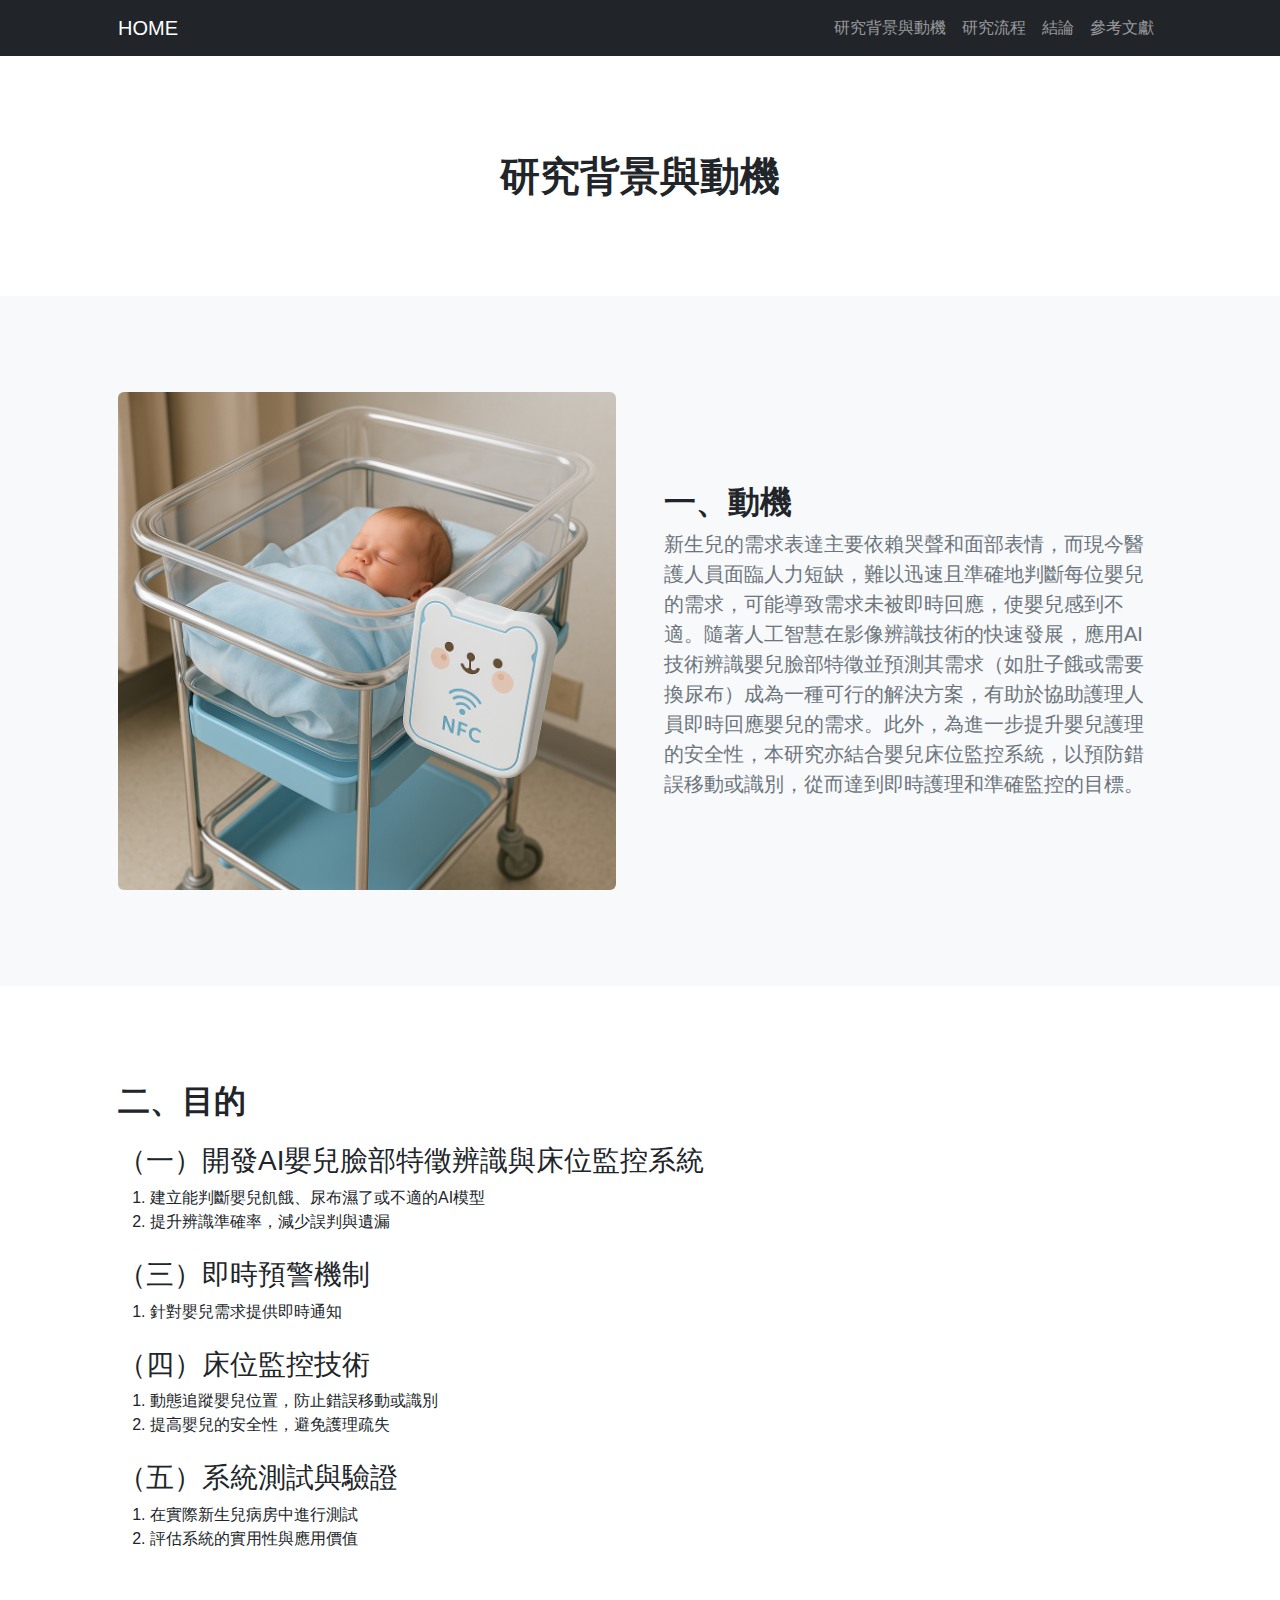
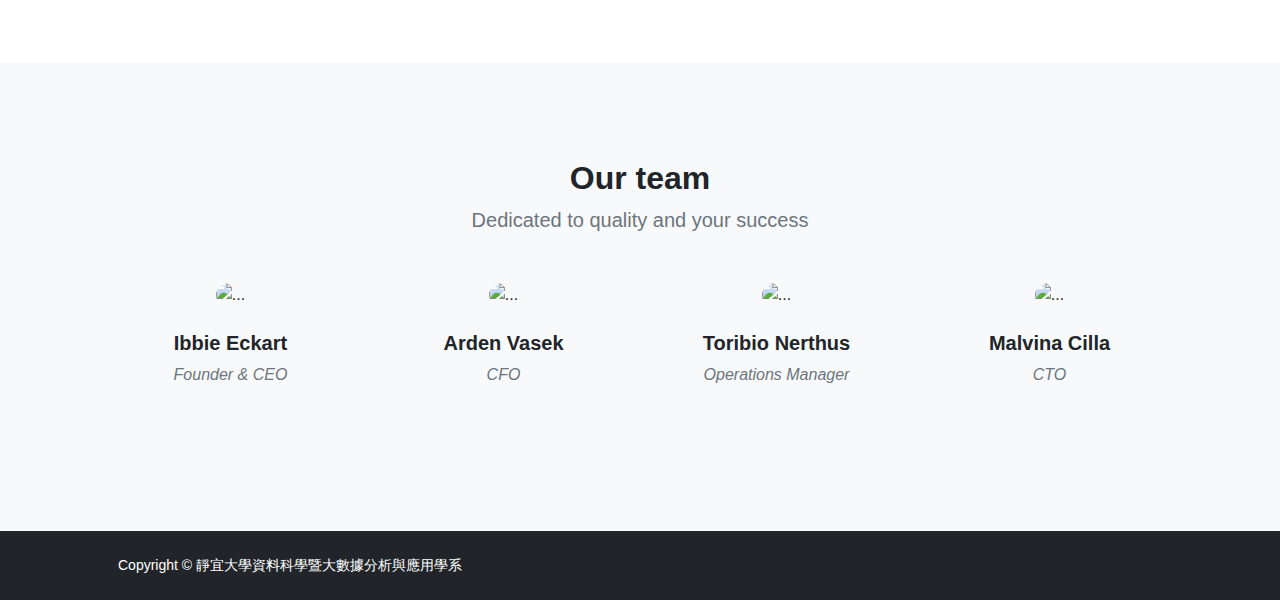
==== about.html @ 5f5df4ca "Update about.html" ====
<!DOCTYPE html>
<html lang="en">
    <head>
        <meta charset="utf-8" />
        <meta name="viewport" content="width=device-width, initial-scale=1, shrink-to-fit=no" />
        <meta name="description" content="" />
        <meta name="author" content="" />
        <title>嬰兒臉部辨識</title>
        <!-- Favicon-->
        <link rel="icon" type="image/x-icon" href="assets/favicon.ico" />
        <!-- Bootstrap icons-->
        <link href="https://cdn.jsdelivr.net/npm/bootstrap-icons@1.5.0/font/bootstrap-icons.css" rel="stylesheet" />
        <!-- Core theme CSS (includes Bootstrap)-->
        <link href="css/styles.css" rel="stylesheet" />
        <!-- Custom Font Style -->
        <style>
            body {
                font-family: 'DFKai-SB', sans-serif;
            }
        </style>
    </head>
    <body class="d-flex flex-column">
        <main class="flex-shrink-0">
            <!-- Navigation-->
            <nav class="navbar navbar-expand-lg navbar-dark bg-dark">
                <div class="container px-5">
                    <a class="navbar-brand" href="index.html">HOME</a>
                    <button class="navbar-toggler" type="button" data-bs-toggle="collapse" data-bs-target="#navbarSupportedContent" aria-controls="navbarSupportedContent" aria-expanded="false" aria-label="Toggle navigation"><span class="navbar-toggler-icon"></span></button>
                    <div class="collapse navbar-collapse" id="navbarSupportedContent">
                        <ul class="navbar-nav ms-auto mb-2 mb-lg-0">
                            <li class="nav-item"><a class="nav-link" href="about.html">研究背景與動機</a></li>
                            <li class="nav-item"><a class="nav-link" href="contact.html">研究流程</a></li>
                            <li class="nav-item"><a class="nav-link" href="pricing.html">結論</a></li>
                          
                            <li class="nav-item"><a class="nav-link" href="pricing.html">參考文獻</a></li>
                        </ul>
                    </div>
                </div>
            </nav>
            <!-- Header-->
            <header class="py-5">
                <div class="container px-5">
                    <div class="row justify-content-center">
                        <div class="col-lg-8 col-xxl-6">
                            <div class="text-center my-5">
                                <h1 class="fw-bolder mb-3">研究背景與動機</h1>
                                
                               
                            </div>
                        </div>
                    </div>
                </div>
            </header>
            <!-- About section one-->
            <section class="py-5 bg-light" id="scroll-target">
                <div class="container px-5 my-5">
                    <div class="row gx-5 align-items-center">
                        <div class="col-lg-6"><img class="img-fluid rounded mb-5 mb-lg-0" src="baby.png" alt="baby" /></div>
                        <div class="col-lg-6">
                            <h2 class="fw-bolder">一、動機</h2>
                            <p class="lead fw-normal text-muted mb-0">新生兒的需求表達主要依賴哭聲和面部表情，而現今醫護人員面臨人力短缺，難以迅速且準確地判斷每位嬰兒的需求，可能導致需求未被即時回應，使嬰兒感到不適。隨著人工智慧在影像辨識技術的快速發展，應用AI技術辨識嬰兒臉部特徵並預測其需求（如肚子餓或需要換尿布）成為一種可行的解決方案，有助於協助護理人員即時回應嬰兒的需求。此外，為進一步提升嬰兒護理的安全性，本研究亦結合嬰兒床位監控系統，以預防錯誤移動或識別，從而達到即時護理和準確監控的目標。</p>
                        </div>
                    </div>
                </div>
            </section>
            <!-- About section two-->
            <section class="py-5">
                  <div class="container px-5 my-5">
                    <div class="row gx-5">
                      <div class="col-lg-12">
                        <h2 class="fw-bolder">二、目的</h2>
                
                        <h3 class="fw-normal mt-4">（一）開發AI嬰兒臉部特徵辨識與床位監控系統</h3>
                        <ol>
                          <li>建立能判斷嬰兒飢餓、尿布濕了或不適的AI模型</li>
                          <li>提升辨識準確率，減少誤判與遺漏</li>
                        </ol>
                
                        <h3 class="fw-normal mt-4">（三）即時預警機制</h3>
                        <ol>
                          <li>針對嬰兒需求提供即時通知</li>
                        </ol>
                
                        <h3 class="fw-normal mt-4">（四）床位監控技術</h3>
                        <ol>
                          <li>動態追蹤嬰兒位置，防止錯誤移動或識別</li>
                          <li>提高嬰兒的安全性，避免護理疏失</li>
                        </ol>
                
                        <h3 class="fw-normal mt-4">（五）系統測試與驗證</h3>
                        <ol>
                          <li>在實際新生兒病房中進行測試</li>
                          <li>評估系統的實用性與應用價值</li>
                        </ol>
                      </div>
                    </div>
                  </div>
                </section>

            <!-- Team members section-->
            <section class="py-5 bg-light">
                <div class="container px-5 my-5">
                    <div class="text-center">
                        <h2 class="fw-bolder">Our team</h2>
                        <p class="lead fw-normal text-muted mb-5">Dedicated to quality and your success</p>
                    </div>
                    <div class="row gx-5 row-cols-1 row-cols-sm-2 row-cols-xl-4 justify-content-center">
                        <div class="col mb-5 mb-5 mb-xl-0">
                            <div class="text-center">
                                <img class="img-fluid rounded-circle mb-4 px-4" src="https://dummyimage.com/150x150/ced4da/6c757d" alt="..." />
                                <h5 class="fw-bolder">Ibbie Eckart</h5>
                                <div class="fst-italic text-muted">Founder &amp; CEO</div>
                            </div>
                        </div>
                        <div class="col mb-5 mb-5 mb-xl-0">
                            <div class="text-center">
                                <img class="img-fluid rounded-circle mb-4 px-4" src="https://dummyimage.com/150x150/ced4da/6c757d" alt="..." />
                                <h5 class="fw-bolder">Arden Vasek</h5>
                                <div class="fst-italic text-muted">CFO</div>
                            </div>
                        </div>
                        <div class="col mb-5 mb-5 mb-sm-0">
                            <div class="text-center">
                                <img class="img-fluid rounded-circle mb-4 px-4" src="https://dummyimage.com/150x150/ced4da/6c757d" alt="..." />
                                <h5 class="fw-bolder">Toribio Nerthus</h5>
                                <div class="fst-italic text-muted">Operations Manager</div>
                            </div>
                        </div>
                        <div class="col mb-5">
                            <div class="text-center">
                                <img class="img-fluid rounded-circle mb-4 px-4" src="https://dummyimage.com/150x150/ced4da/6c757d" alt="..." />
                                <h5 class="fw-bolder">Malvina Cilla</h5>
                                <div class="fst-italic text-muted">CTO</div>
                            </div>
                        </div>
                    </div>
                </div>
            </section>
        </main>
        <!-- Footer-->
        <footer class="bg-dark py-4 mt-auto">
            <div class="container px-5">
                <div class="row align-items-center justify-content-between flex-column flex-sm-row">
                    <div class="col-auto"><div class="small m-0 text-white">Copyright &copy; 靜宜大學資料科學暨大數據分析與應用學系</div></div>
                </div>
            </div>
        </footer>
        <!-- Bootstrap core JS-->
        <script src="https://cdn.jsdelivr.net/npm/bootstrap@5.2.3/dist/js/bootstrap.bundle.min.js"></script>
        <!-- Core theme JS-->
        <script src="js/scripts.js"></script>
    </body>
</html>
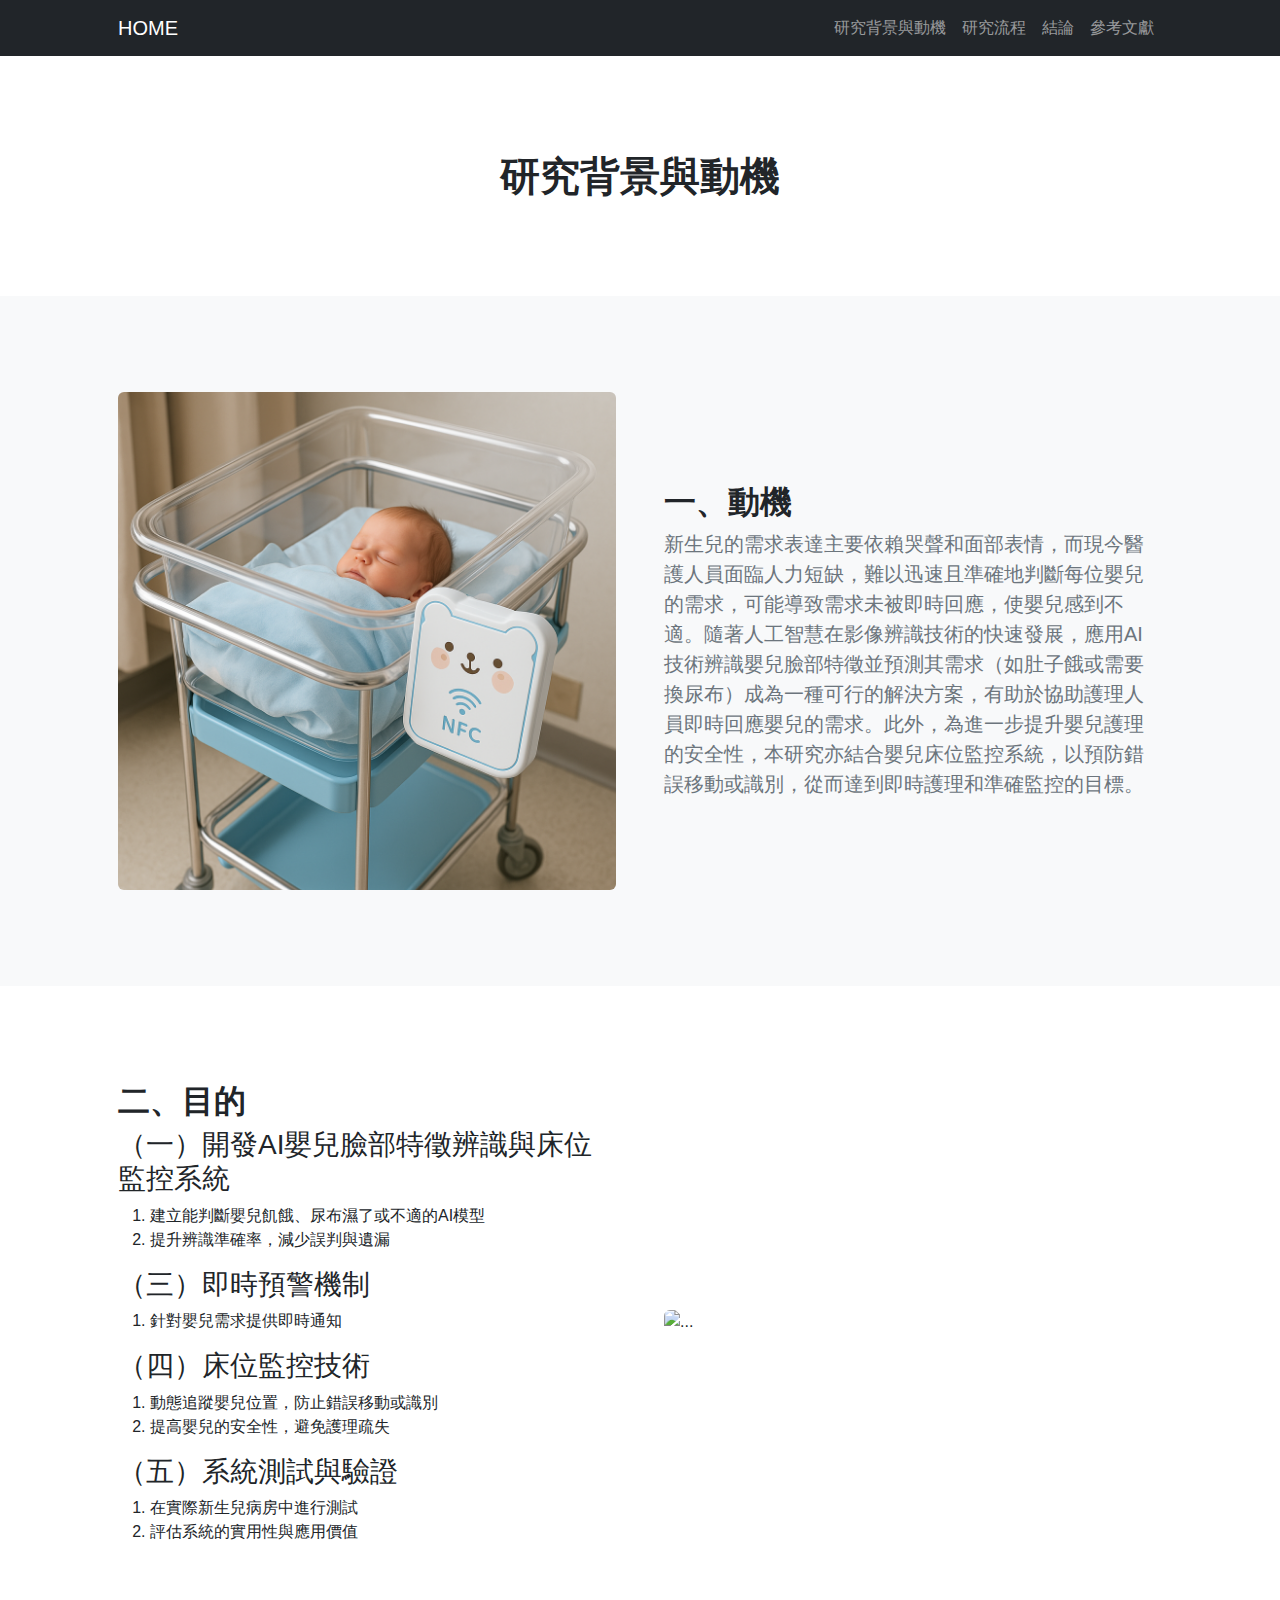
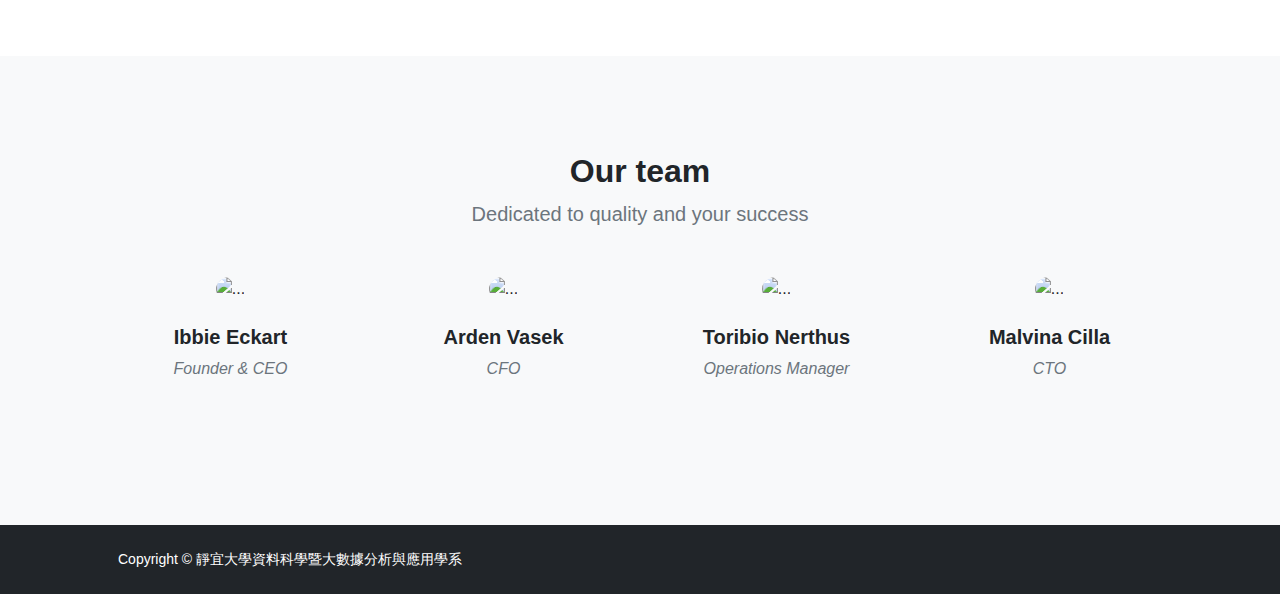
==== commit e0fd03cc: "Update about.html" ====
--- a/about.html
+++ b/about.html
@@ -65,37 +65,34 @@
             </section>
             <!-- About section two-->
             <section class="py-5">
-                  <div class="container px-5 my-5">
-                    <div class="row gx-5">
-                      <div class="col-lg-12">
-                        <h2 class="fw-bolder">二、目的</h2>
-                
-                        <h3 class="fw-normal mt-4">（一）開發AI嬰兒臉部特徵辨識與床位監控系統</h3>
-                        <ol>
-                          <li>建立能判斷嬰兒飢餓、尿布濕了或不適的AI模型</li>
-                          <li>提升辨識準確率，減少誤判與遺漏</li>
-                        </ol>
-                
-                        <h3 class="fw-normal mt-4">（三）即時預警機制</h3>
-                        <ol>
-                          <li>針對嬰兒需求提供即時通知</li>
-                        </ol>
-                
-                        <h3 class="fw-normal mt-4">（四）床位監控技術</h3>
-                        <ol>
-                          <li>動態追蹤嬰兒位置，防止錯誤移動或識別</li>
-                          <li>提高嬰兒的安全性，避免護理疏失</li>
-                        </ol>
-                
-                        <h3 class="fw-normal mt-4">（五）系統測試與驗證</h3>
-                        <ol>
-                          <li>在實際新生兒病房中進行測試</li>
-                          <li>評估系統的實用性與應用價值</li>
-                        </ol>
-                      </div>
+                <div class="container px-5 my-5">
+                    <div class="row gx-5 align-items-center">
+                        <div class="col-lg-6 order-first order-lg-last"><img class="img-fluid rounded mb-5 mb-lg-0" src="https://dummyimage.com/600x400/343a40/6c757d" alt="..." /></div>
+                        <div class="col-lg-6">
+                            <h2 class="fw-bolder">二、目的</h2>
+                            <h3 class="fw-normal">（一）開發AI嬰兒臉部特徵辨識與床位監控系統</h3>
+                            <ol>
+                                <li>建立能判斷嬰兒飢餓、尿布濕了或不適的AI模型</li>
+                                <li>提升辨識準確率，減少誤判與遺漏</li>
+                            </ol>
+                            <h3 class="fw-normal">（三）即時預警機制</h3>
+                            <ol>
+                                <li>針對嬰兒需求提供即時通知</li>
+                            </ol>
+                            <h3 class="fw-normal">（四）床位監控技術</h3>
+                            <ol>
+                                <li>動態追蹤嬰兒位置，防止錯誤移動或識別</li>
+                                <li>提高嬰兒的安全性，避免護理疏失</li>
+                            </ol>
+                            <h3 class="fw-normal">（五）系統測試與驗證</h3>
+                            <ol>
+                                <li>在實際新生兒病房中進行測試</li>
+                                <li>評估系統的實用性與應用價值</li>
+                            </ol>
+                        </div>
                     </div>
-                  </div>
-                </section>
+                </div>
+            </section>
 
             <!-- Team members section-->
             <section class="py-5 bg-light">
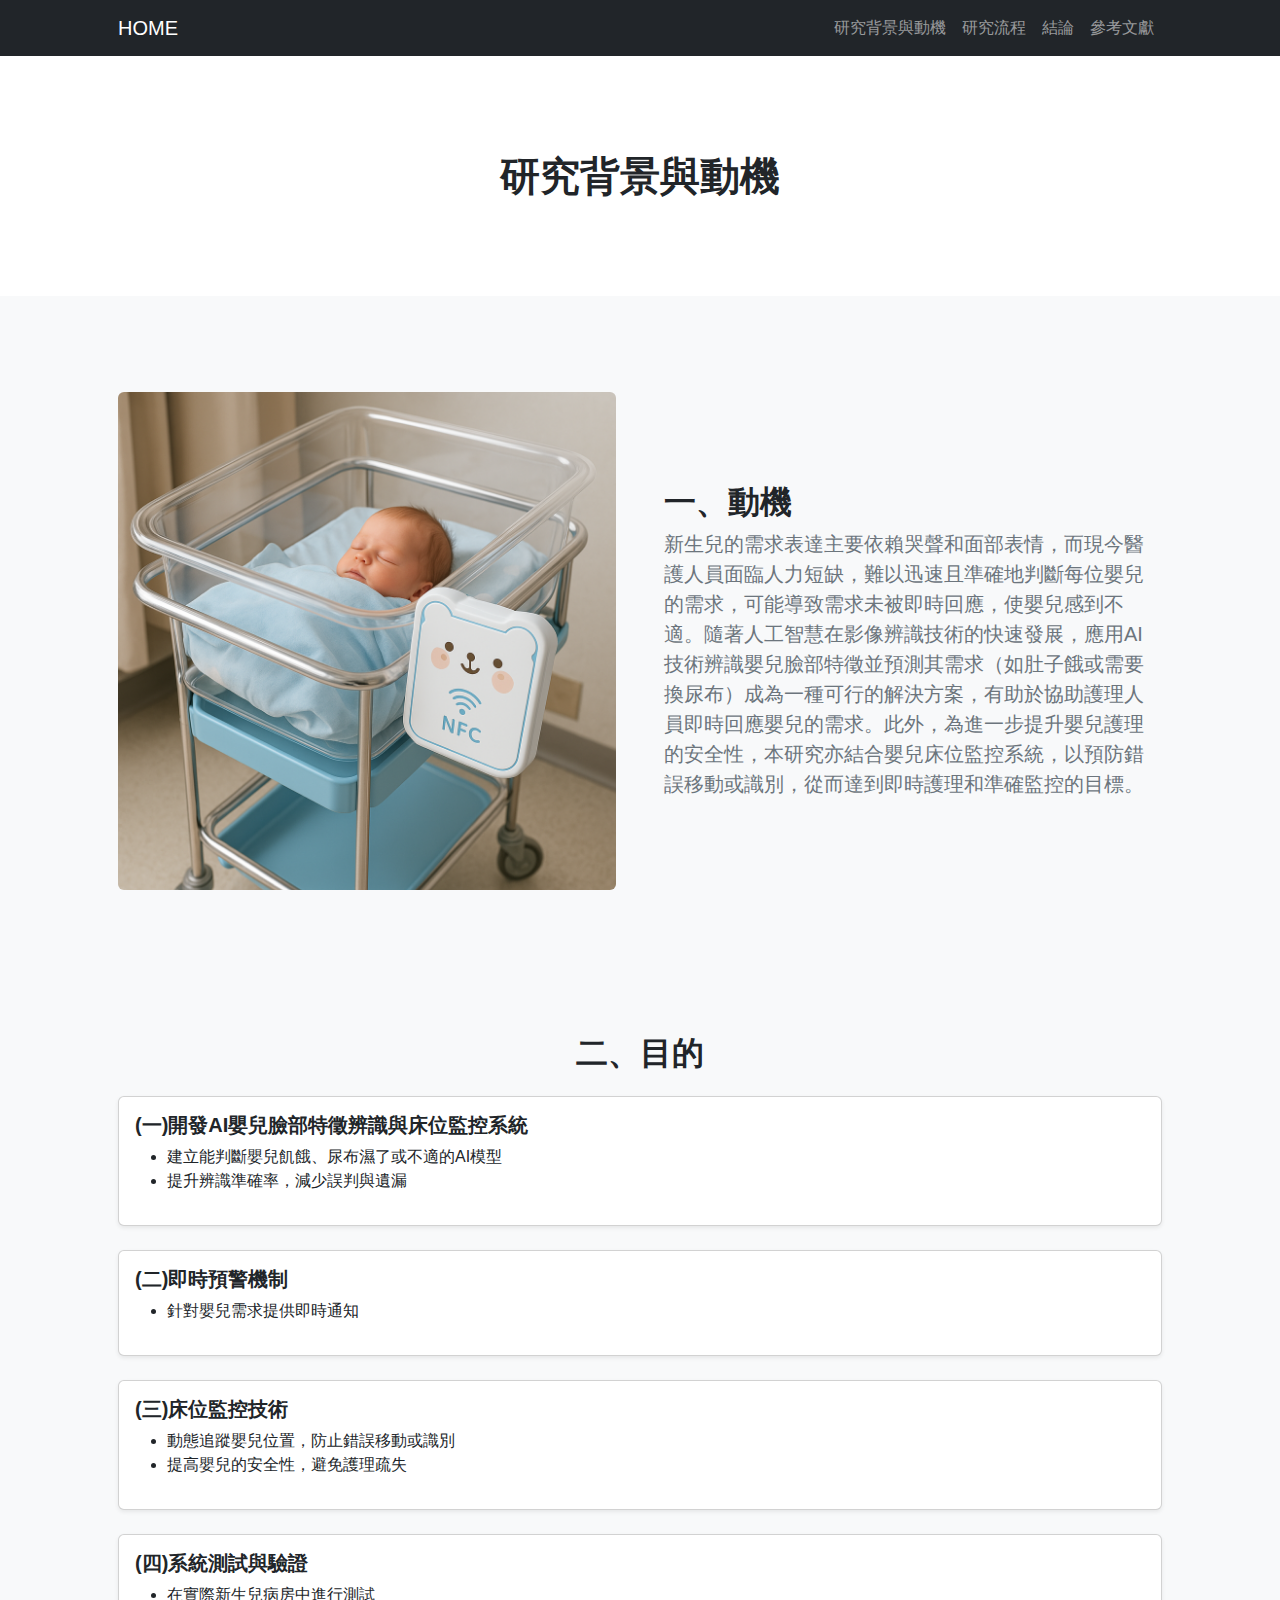
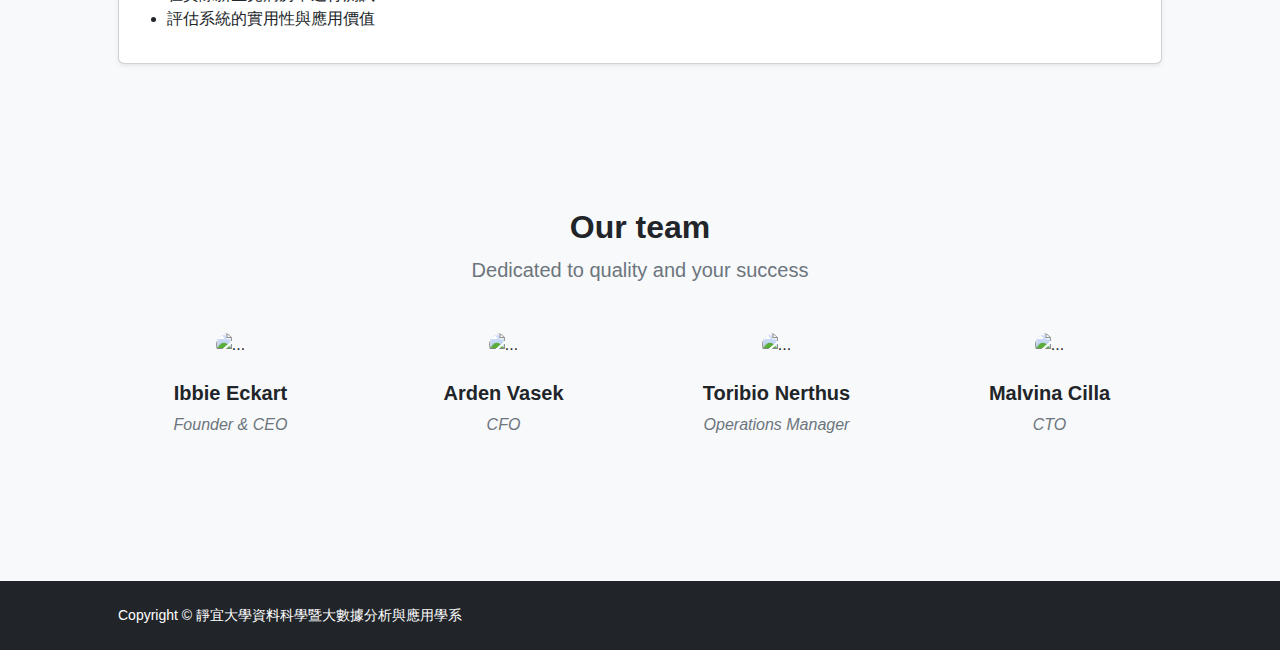
==== commit 2da4215d: "Update about.html" ====
--- a/about.html
+++ b/about.html
@@ -64,35 +64,56 @@
                 </div>
             </section>
             <!-- About section two-->
-            <section class="py-5">
-                <div class="container px-5 my-5">
-                    <div class="row gx-5 align-items-center">
-                        <div class="col-lg-6 order-first order-lg-last"><img class="img-fluid rounded mb-5 mb-lg-0" src="https://dummyimage.com/600x400/343a40/6c757d" alt="..." /></div>
-                        <div class="col-lg-6">
-                            <h2 class="fw-bolder">二、目的</h2>
-                            <h3 class="fw-normal">（一）開發AI嬰兒臉部特徵辨識與床位監控系統</h3>
-                            <ol>
-                                <li>建立能判斷嬰兒飢餓、尿布濕了或不適的AI模型</li>
-                                <li>提升辨識準確率，減少誤判與遺漏</li>
-                            </ol>
-                            <h3 class="fw-normal">（三）即時預警機制</h3>
-                            <ol>
-                                <li>針對嬰兒需求提供即時通知</li>
-                            </ol>
-                            <h3 class="fw-normal">（四）床位監控技術</h3>
-                            <ol>
-                                <li>動態追蹤嬰兒位置，防止錯誤移動或識別</li>
-                                <li>提高嬰兒的安全性，避免護理疏失</li>
-                            </ol>
-                            <h3 class="fw-normal">（五）系統測試與驗證</h3>
-                            <ol>
-                                <li>在實際新生兒病房中進行測試</li>
-                                <li>評估系統的實用性與應用價值</li>
-                            </ol>
-                        </div>
+            <section class="py-5 bg-light">
+                  <div class="container px-5">
+                    <h2 class="fw-bold mb-4 text-center">二、目的</h2>
+                
+                    <!-- (一)開發AI嬰兒臉部特徵辨識與床位監控系統 -->
+                    <div class="card mb-4 shadow-sm">
+                      <div class="card-body">
+                        <h5 class="card-title fw-bold">(一)開發AI嬰兒臉部特徵辨識與床位監控系統</h5>
+                        <ul>
+                          <li>建立能判斷嬰兒飢餓、尿布濕了或不適的AI模型</li>
+                          <li>提升辨識準確率，減少誤判與遺漏</li>
+                        </ul>
+                      </div>
                     </div>
-                </div>
-            </section>
+                
+                    <!-- (二)即時預警機制 -->
+                    <div class="card mb-4 shadow-sm">
+                      <div class="card-body">
+                        <h5 class="card-title fw-bold">(二)即時預警機制</h5>
+                        <ul>
+                          <li>針對嬰兒需求提供即時通知</li>
+                        </ul>
+                      </div>
+                    </div>
+                
+                    <!-- (三)床位監控技術 -->
+                    <div class="card mb-4 shadow-sm">
+                      <div class="card-body">
+                        <h5 class="card-title fw-bold">(三)床位監控技術</h5>
+                        <ul>
+                          <li>動態追蹤嬰兒位置，防止錯誤移動或識別</li>
+                          <li>提高嬰兒的安全性，避免護理疏失</li>
+                        </ul>
+                      </div>
+                    </div>
+                
+                    <!-- (四)系統測試與驗證 -->
+                    <div class="card shadow-sm">
+                      <div class="card-body">
+                        <h5 class="card-title fw-bold">(四)系統測試與驗證</h5>
+                        <ul>
+                          <li>在實際新生兒病房中進行測試</li>
+                          <li>評估系統的實用性與應用價值</li>
+                        </ul>
+                      </div>
+                    </div>
+                    
+                  </div>
+                </section>
+
 
             <!-- Team members section-->
             <section class="py-5 bg-light">
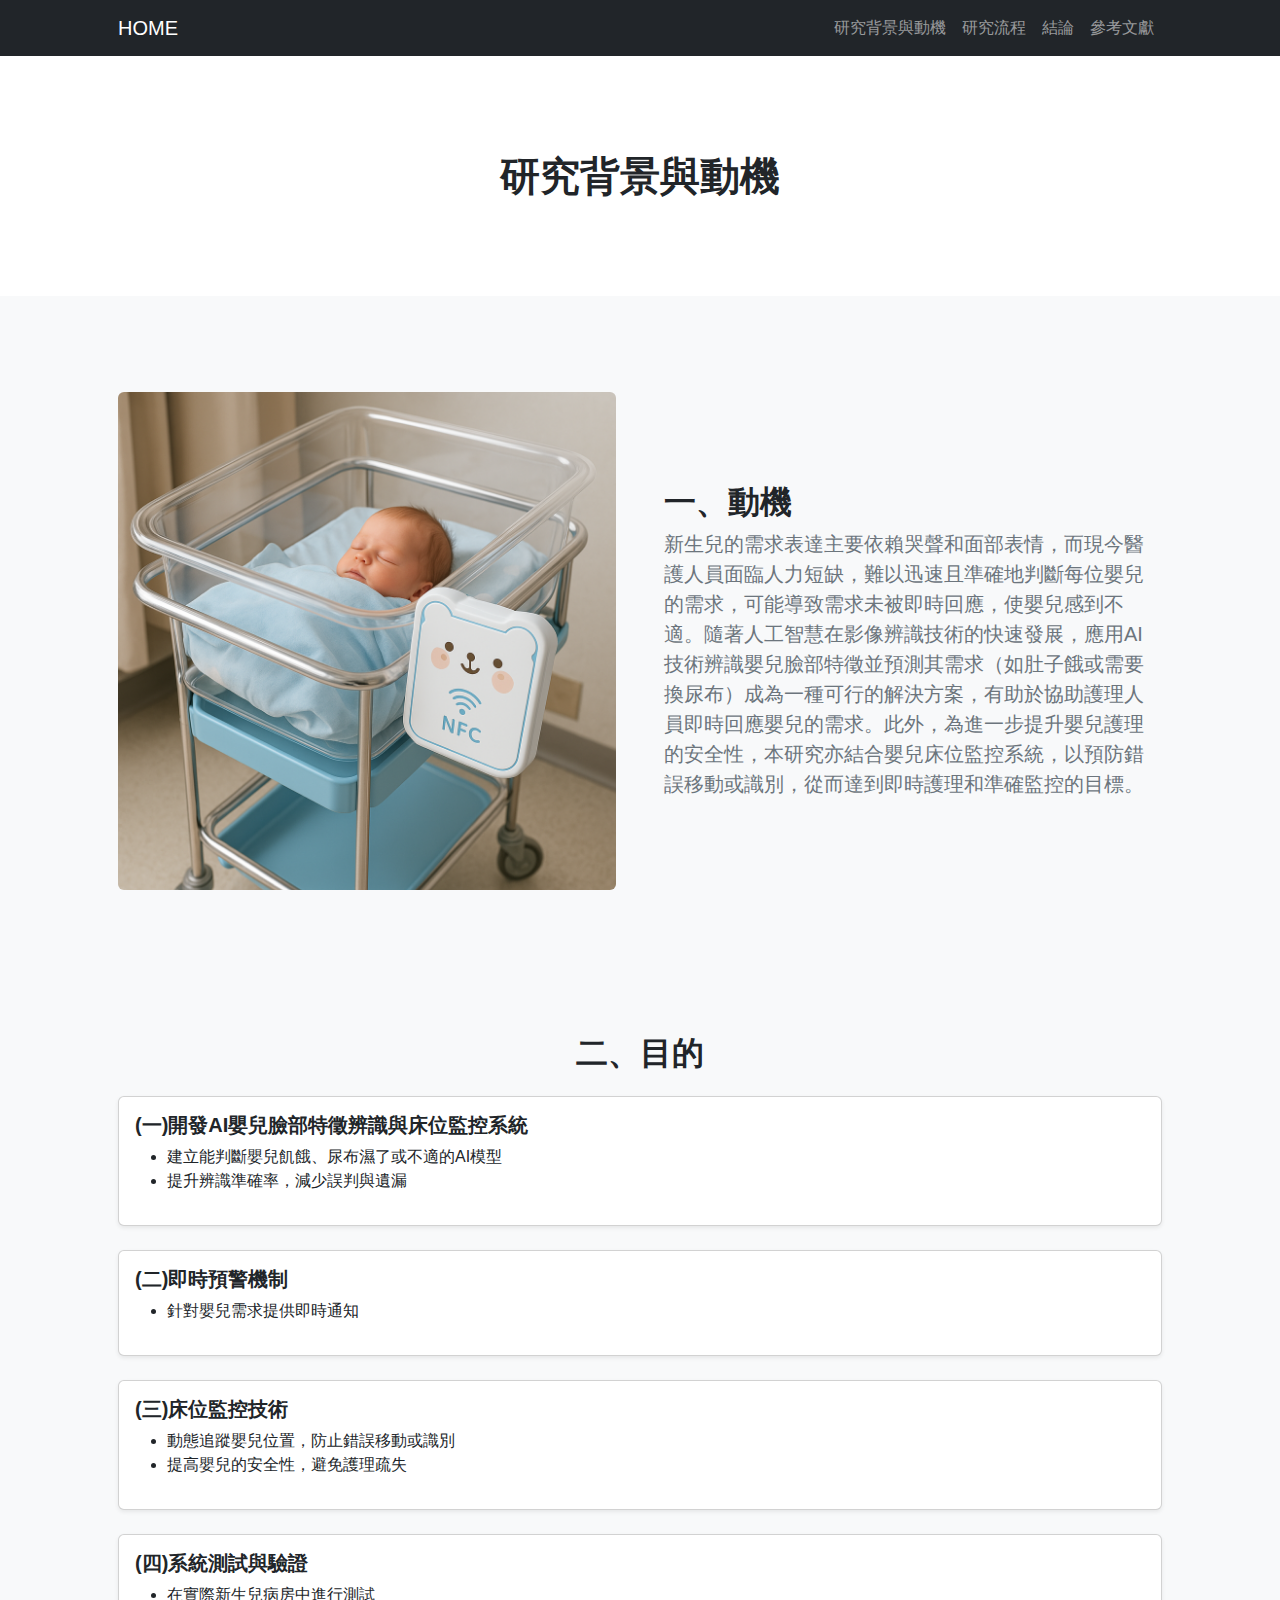
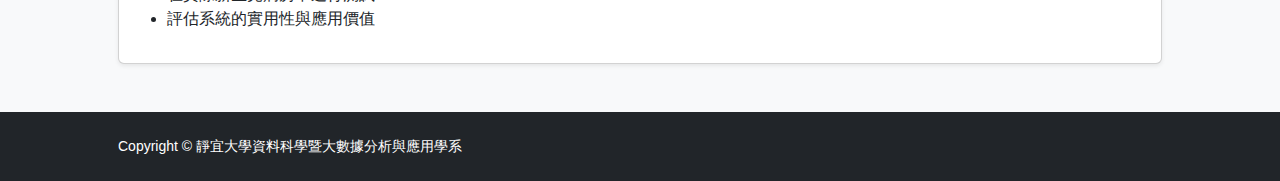
==== commit 22fd8253: "Update about.html" ====
--- a/about.html
+++ b/about.html
@@ -115,46 +115,7 @@
                 </section>
 
 
-            <!-- Team members section-->
-            <section class="py-5 bg-light">
-                <div class="container px-5 my-5">
-                    <div class="text-center">
-                        <h2 class="fw-bolder">Our team</h2>
-                        <p class="lead fw-normal text-muted mb-5">Dedicated to quality and your success</p>
-                    </div>
-                    <div class="row gx-5 row-cols-1 row-cols-sm-2 row-cols-xl-4 justify-content-center">
-                        <div class="col mb-5 mb-5 mb-xl-0">
-                            <div class="text-center">
-                                <img class="img-fluid rounded-circle mb-4 px-4" src="https://dummyimage.com/150x150/ced4da/6c757d" alt="..." />
-                                <h5 class="fw-bolder">Ibbie Eckart</h5>
-                                <div class="fst-italic text-muted">Founder &amp; CEO</div>
-                            </div>
-                        </div>
-                        <div class="col mb-5 mb-5 mb-xl-0">
-                            <div class="text-center">
-                                <img class="img-fluid rounded-circle mb-4 px-4" src="https://dummyimage.com/150x150/ced4da/6c757d" alt="..." />
-                                <h5 class="fw-bolder">Arden Vasek</h5>
-                                <div class="fst-italic text-muted">CFO</div>
-                            </div>
-                        </div>
-                        <div class="col mb-5 mb-5 mb-sm-0">
-                            <div class="text-center">
-                                <img class="img-fluid rounded-circle mb-4 px-4" src="https://dummyimage.com/150x150/ced4da/6c757d" alt="..." />
-                                <h5 class="fw-bolder">Toribio Nerthus</h5>
-                                <div class="fst-italic text-muted">Operations Manager</div>
-                            </div>
-                        </div>
-                        <div class="col mb-5">
-                            <div class="text-center">
-                                <img class="img-fluid rounded-circle mb-4 px-4" src="https://dummyimage.com/150x150/ced4da/6c757d" alt="..." />
-                                <h5 class="fw-bolder">Malvina Cilla</h5>
-                                <div class="fst-italic text-muted">CTO</div>
-                            </div>
-                        </div>
-                    </div>
-                </div>
-            </section>
-        </main>
+           
         <!-- Footer-->
         <footer class="bg-dark py-4 mt-auto">
             <div class="container px-5">
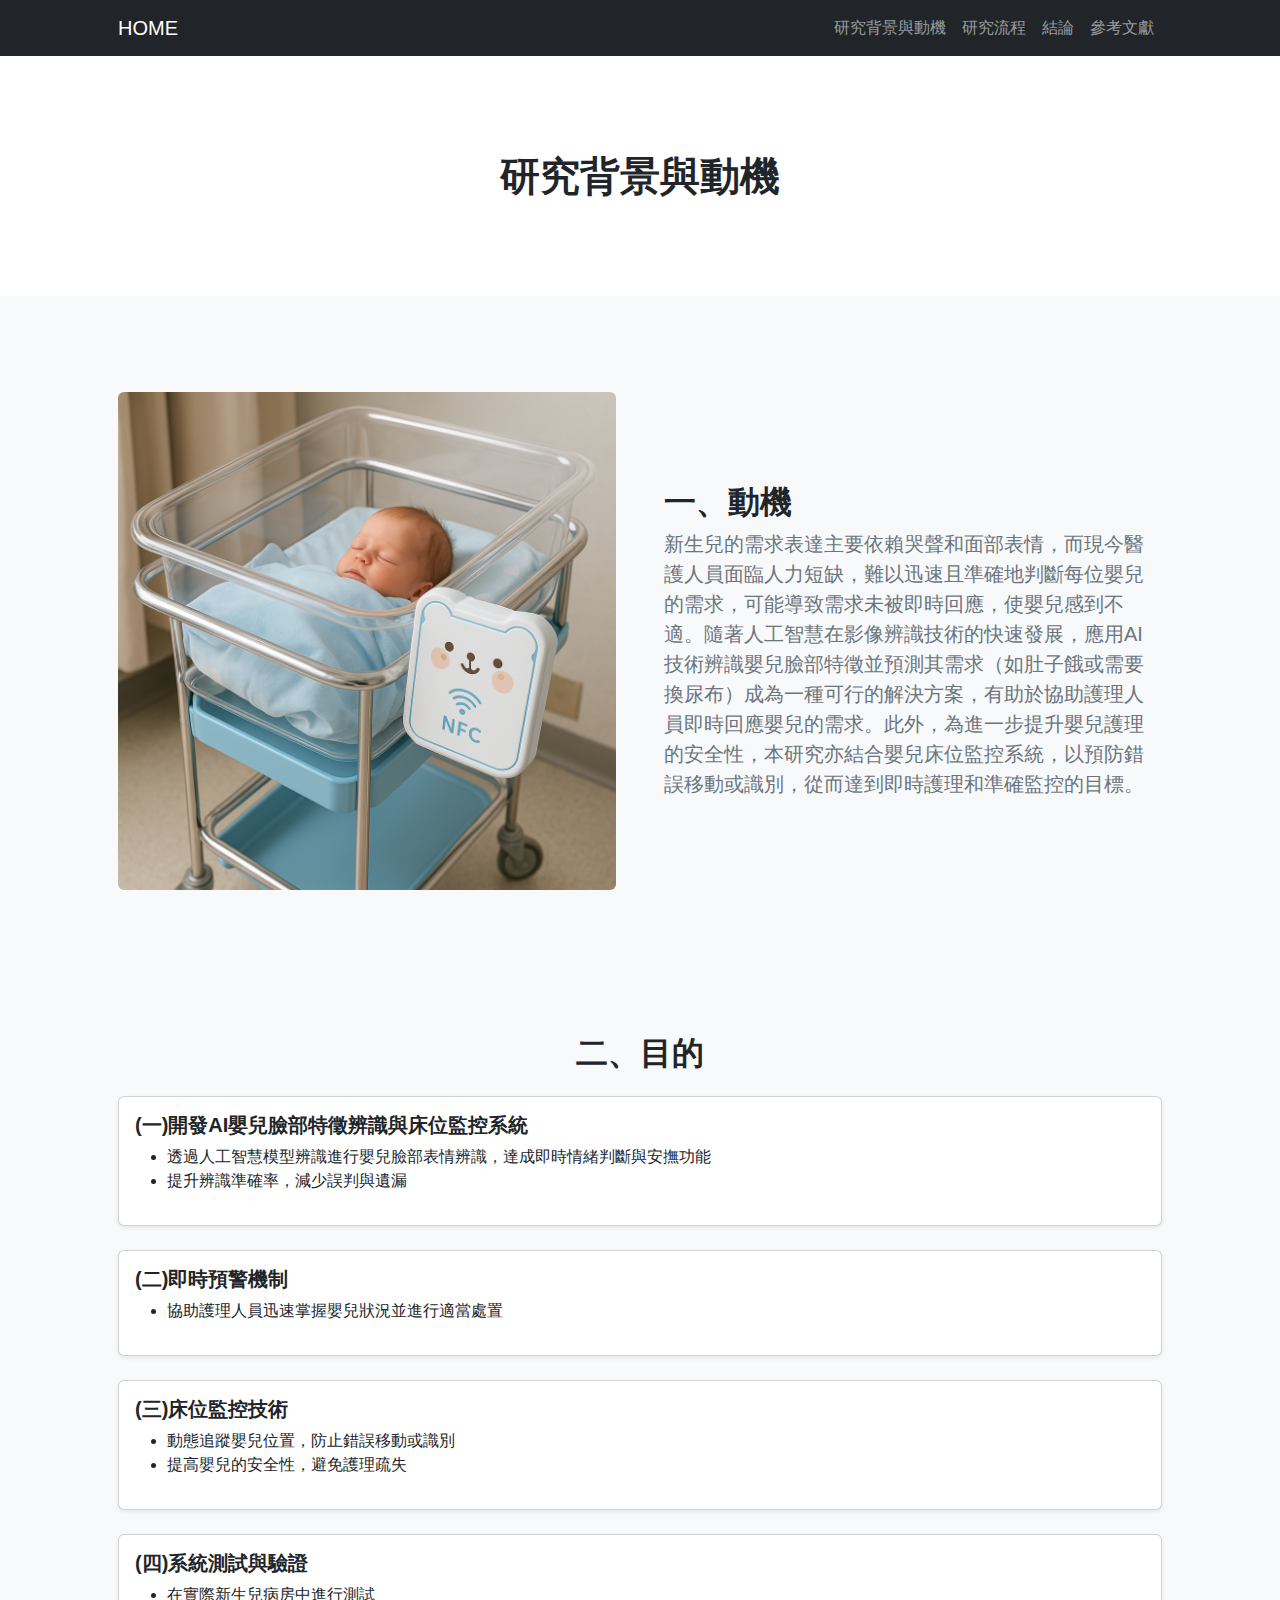
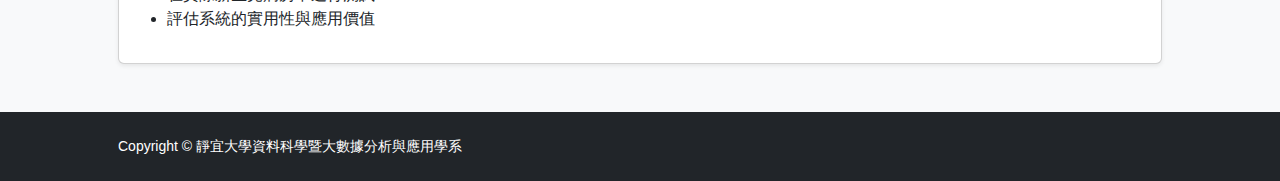
==== commit 942e8410: "Update about.html" ====
--- a/about.html
+++ b/about.html
@@ -73,7 +73,7 @@
                       <div class="card-body">
                         <h5 class="card-title fw-bold">(一)開發AI嬰兒臉部特徵辨識與床位監控系統</h5>
                         <ul>
-                          <li>建立能判斷嬰兒飢餓、尿布濕了或不適的AI模型</li>
+                          <li>透過人工智慧模型辨識進行嬰兒臉部表情辨識，達成即時情緒判斷與安撫功能</li>
                           <li>提升辨識準確率，減少誤判與遺漏</li>
                         </ul>
                       </div>
@@ -84,7 +84,7 @@
                       <div class="card-body">
                         <h5 class="card-title fw-bold">(二)即時預警機制</h5>
                         <ul>
-                          <li>針對嬰兒需求提供即時通知</li>
+                          <li>協助護理人員迅速掌握嬰兒狀況並進行適當處置</li>
                         </ul>
                       </div>
                     </div>
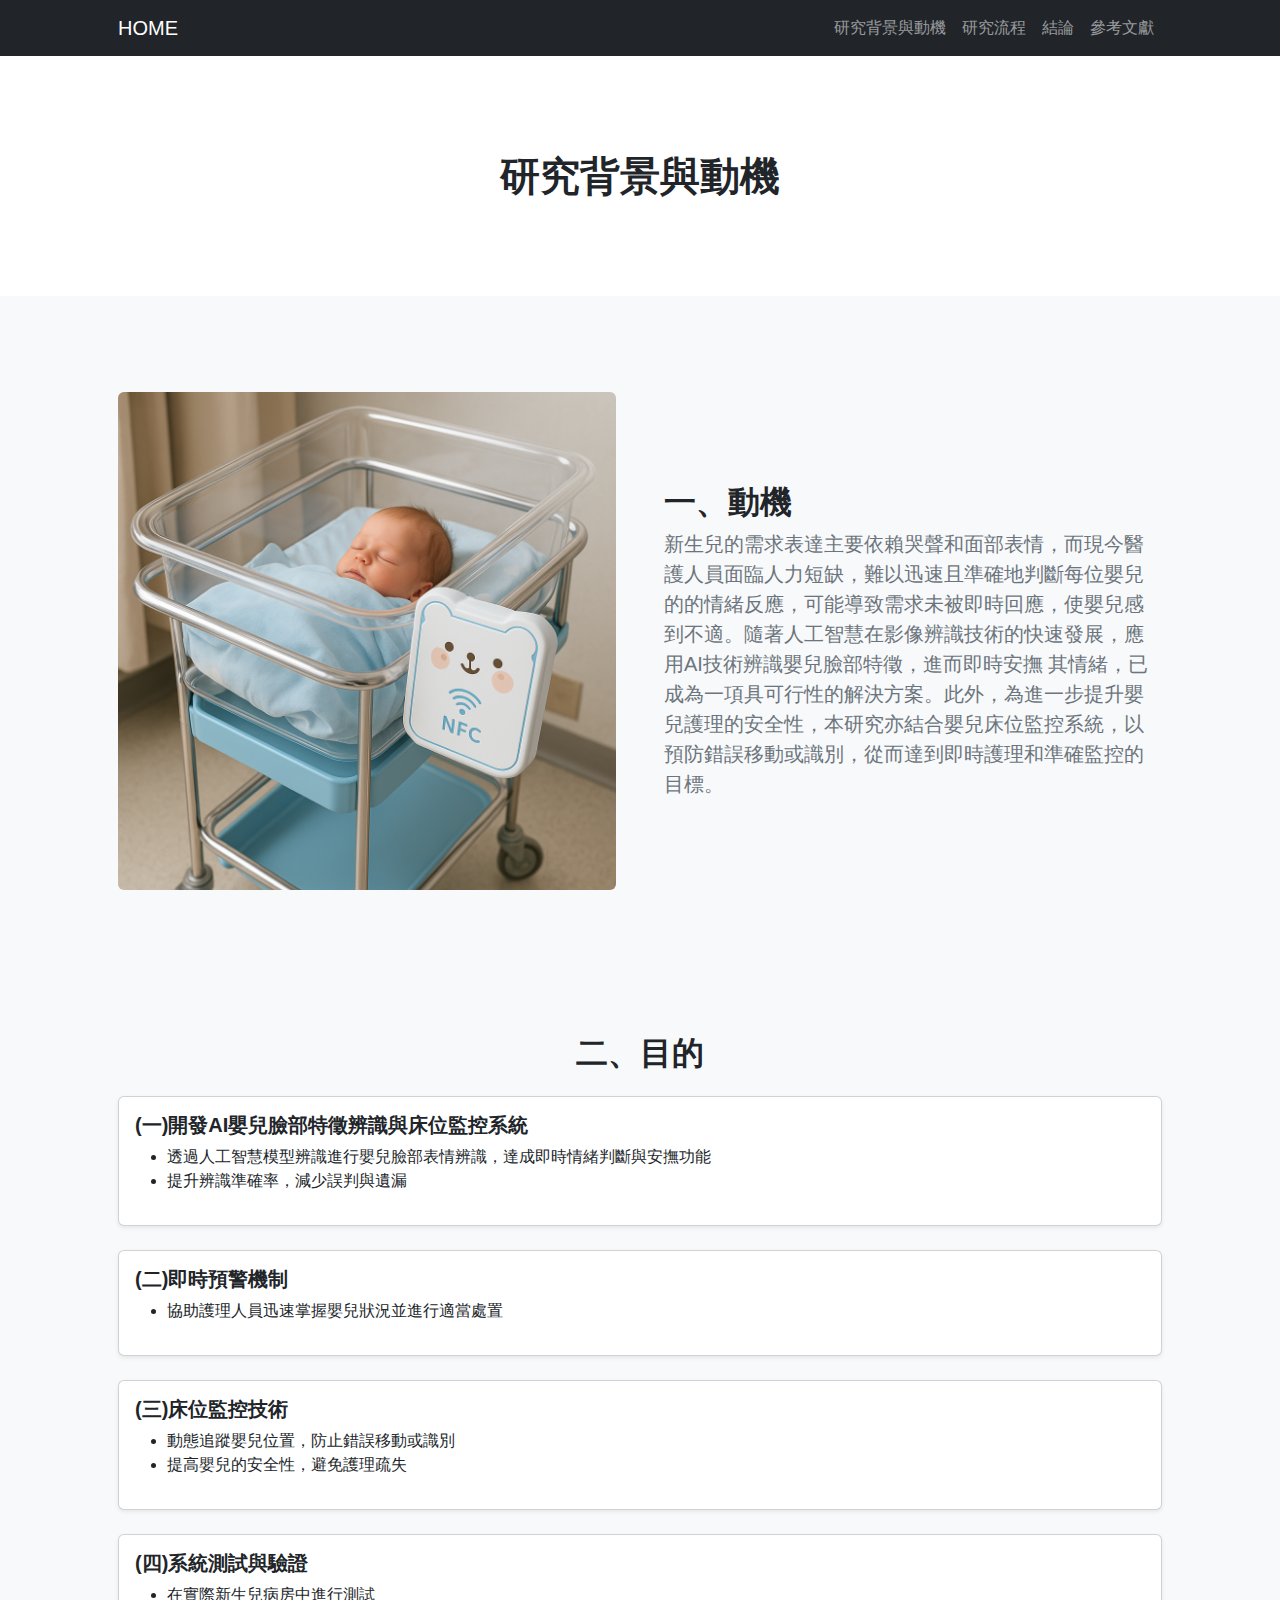
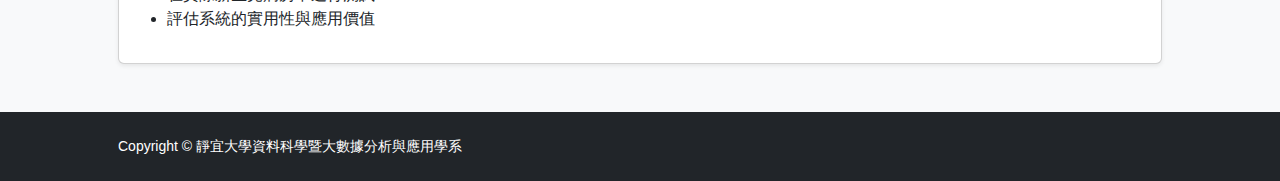
==== commit 6d45ae38: "Update about.html" ====
--- a/about.html
+++ b/about.html
@@ -58,7 +58,8 @@
                         <div class="col-lg-6"><img class="img-fluid rounded mb-5 mb-lg-0" src="baby.png" alt="baby" /></div>
                         <div class="col-lg-6">
                             <h2 class="fw-bolder">一、動機</h2>
-                            <p class="lead fw-normal text-muted mb-0">新生兒的需求表達主要依賴哭聲和面部表情，而現今醫護人員面臨人力短缺，難以迅速且準確地判斷每位嬰兒的需求，可能導致需求未被即時回應，使嬰兒感到不適。隨著人工智慧在影像辨識技術的快速發展，應用AI技術辨識嬰兒臉部特徵並預測其需求（如肚子餓或需要換尿布）成為一種可行的解決方案，有助於協助護理人員即時回應嬰兒的需求。此外，為進一步提升嬰兒護理的安全性，本研究亦結合嬰兒床位監控系統，以預防錯誤移動或識別，從而達到即時護理和準確監控的目標。</p>
+                            <p class="lead fw-normal text-muted mb-0">新生兒的需求表達主要依賴哭聲和面部表情，而現今醫護人員面臨人力短缺，難以迅速且準確地判斷每位嬰兒的的情緒反應，可能導致需求未被即時回應，使嬰兒感到不適。隨著人工智慧在影像辨識技術的快速發展，應用AI技術辨識嬰兒臉部特徵，進而即時安撫
+其情緒，已成為一項具可行性的解決方案。此外，為進一步提升嬰兒護理的安全性，本研究亦結合嬰兒床位監控系統，以預防錯誤移動或識別，從而達到即時護理和準確監控的目標。</p>
                         </div>
                     </div>
                 </div>
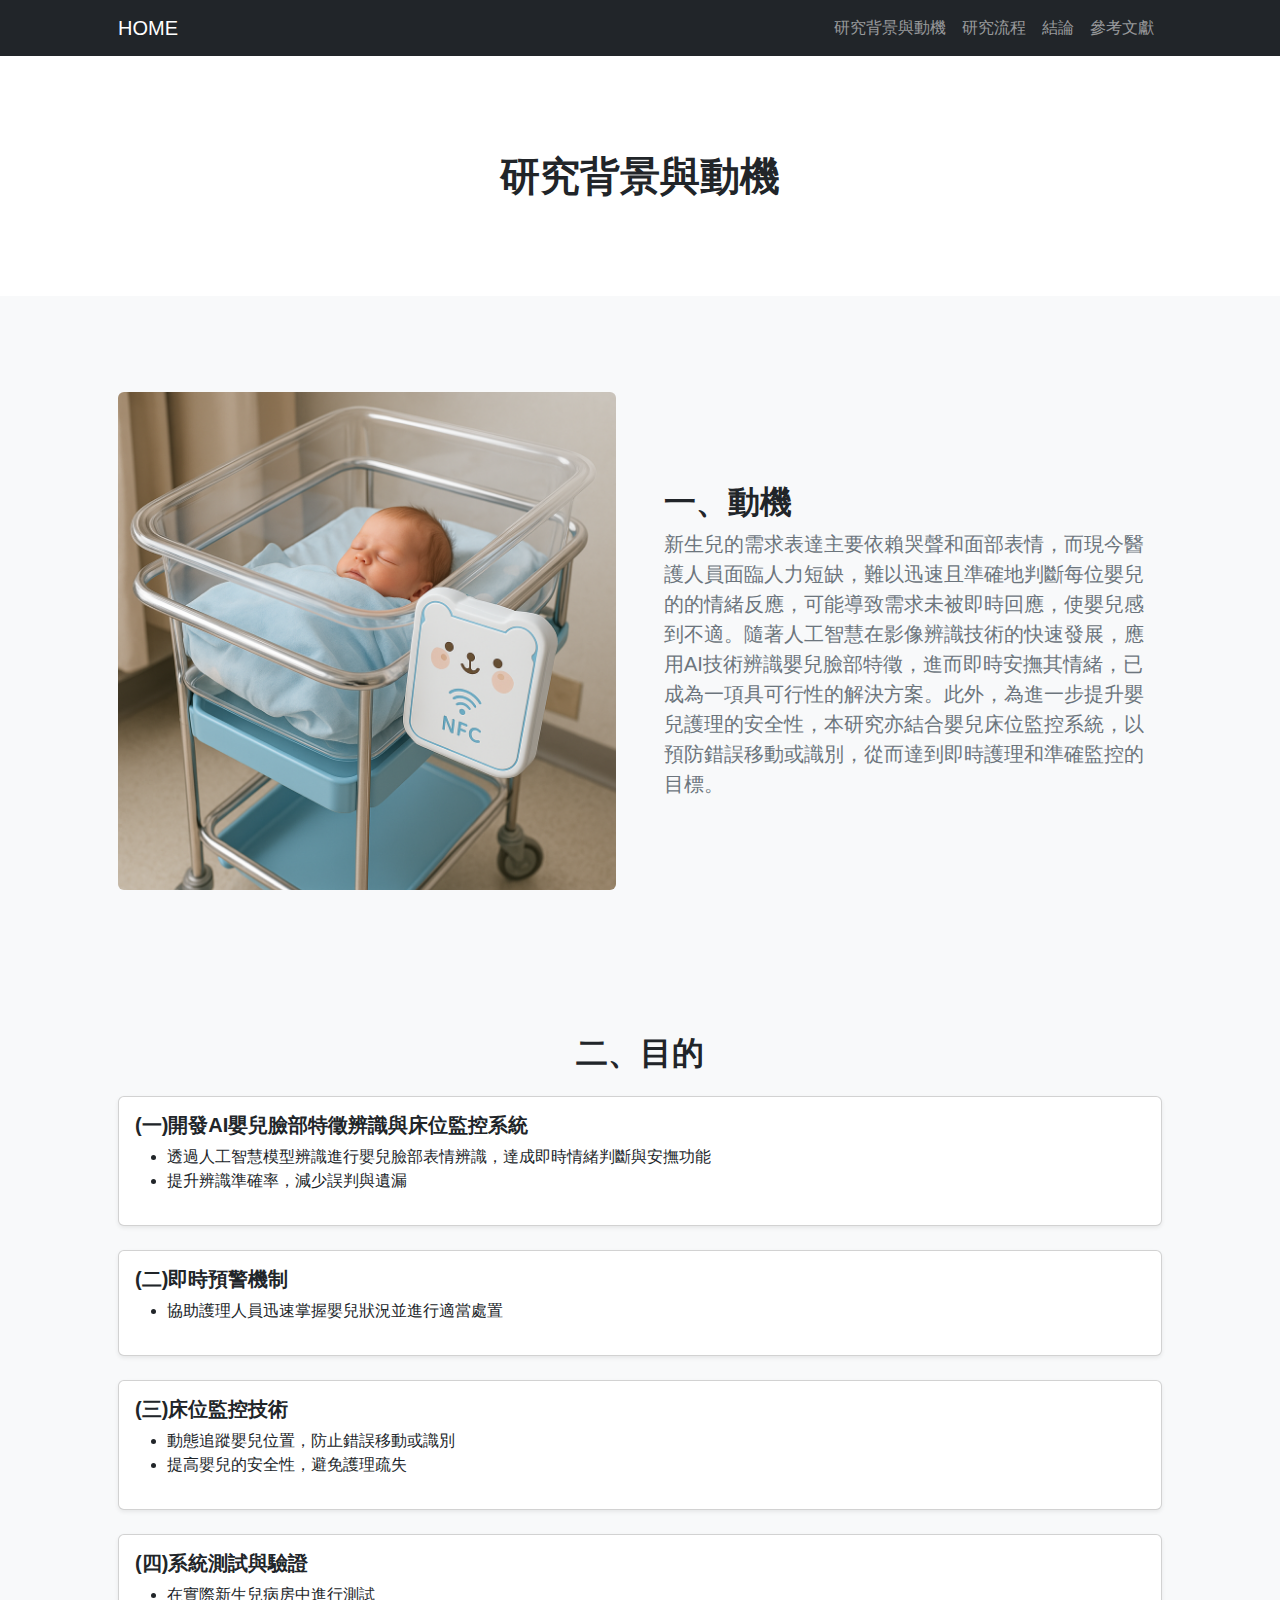
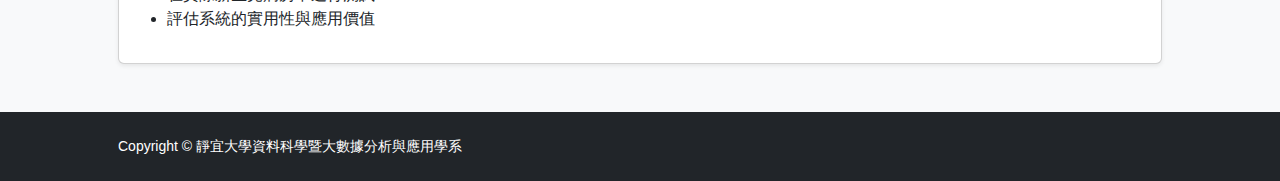
==== commit 236eec02: "Update about.html" ====
--- a/about.html
+++ b/about.html
@@ -58,8 +58,7 @@
                         <div class="col-lg-6"><img class="img-fluid rounded mb-5 mb-lg-0" src="baby.png" alt="baby" /></div>
                         <div class="col-lg-6">
                             <h2 class="fw-bolder">一、動機</h2>
-                            <p class="lead fw-normal text-muted mb-0">新生兒的需求表達主要依賴哭聲和面部表情，而現今醫護人員面臨人力短缺，難以迅速且準確地判斷每位嬰兒的的情緒反應，可能導致需求未被即時回應，使嬰兒感到不適。隨著人工智慧在影像辨識技術的快速發展，應用AI技術辨識嬰兒臉部特徵，進而即時安撫
-其情緒，已成為一項具可行性的解決方案。此外，為進一步提升嬰兒護理的安全性，本研究亦結合嬰兒床位監控系統，以預防錯誤移動或識別，從而達到即時護理和準確監控的目標。</p>
+                            <p class="lead fw-normal text-muted mb-0">新生兒的需求表達主要依賴哭聲和面部表情，而現今醫護人員面臨人力短缺，難以迅速且準確地判斷每位嬰兒的的情緒反應，可能導致需求未被即時回應，使嬰兒感到不適。隨著人工智慧在影像辨識技術的快速發展，應用AI技術辨識嬰兒臉部特徵，進而即時安撫其情緒，已成為一項具可行性的解決方案。此外，為進一步提升嬰兒護理的安全性，本研究亦結合嬰兒床位監控系統，以預防錯誤移動或識別，從而達到即時護理和準確監控的目標。</p>
                         </div>
                     </div>
                 </div>
